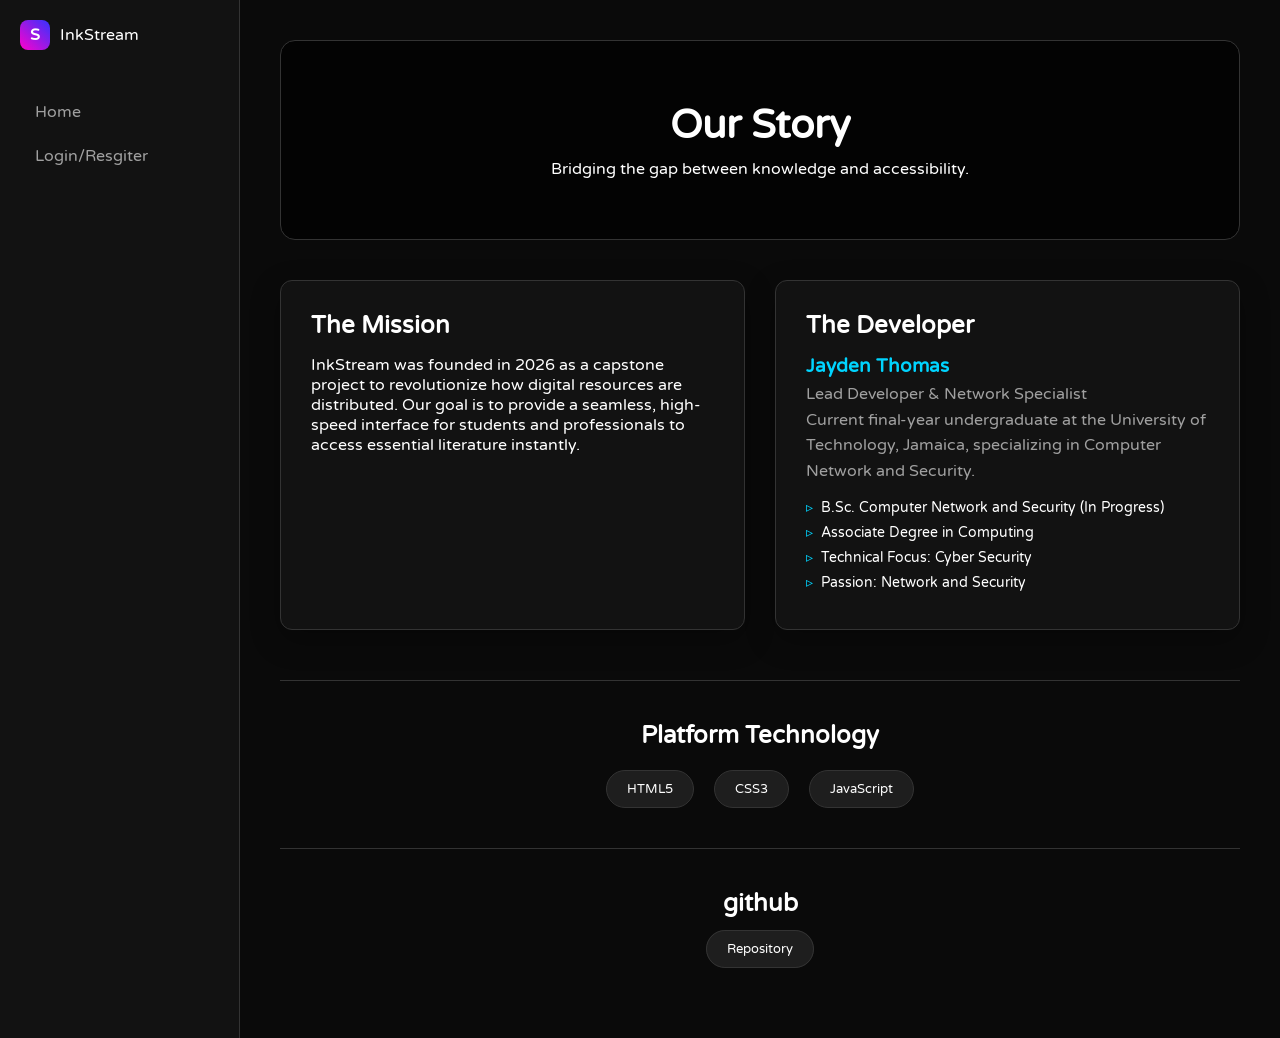
==== 2210171_Jayden_Thomas/Codes/aboutus.html @ f6383609 "Add files via upload" ====
<!DOCTYPE html>
<html lang="en">
<head>
    <meta charset="UTF-8">
    <meta name="viewport" content="width=device-width, initial-scale=1.0">
    <link rel="preconnect" href="https://fonts.googleapis.com">
    <link rel="preconnect" href="https://fonts.gstatic.com" crossorigin>
    <link href="https://fonts.googleapis.com/css2?family=Audiowide&family=Varela+Round&display=swap" rel="stylesheet">
    <title>InkStream - About Our Mission</title>
    <link rel="stylesheet" href="../CSS/aboutus.css">
</head>
<body>
    <nav class="sidebar">
        <div class="logo-container">
            <span class="logo-icon">S</span>
            <span class="logo-text">InkStream</span>
        </div>
        <ul class="nav-links">
            <li><a href="products.html">Home</a></li>
            <li><a href="index.html">Login/Resgiter</a></li>
        </ul>
    </nav>

    <main class="main-content">
        <header class="about-header">
            <h1>Our Story</h1>
            <p>Bridging the gap between knowledge and accessibility.</p>
        </header>

        <section class="about-grid">
            <div class="mission-card">
                <h2>The Mission</h2>
                <p>InkStream was founded in 2026 as a capstone project to revolutionize how digital resources are distributed. Our goal is to provide a seamless, high-speed interface for students and professionals to access essential literature instantly.</p>
            </div>

            <div class="developer-card">
                <div class="dev-info">
                    <h2>The Developer</h2>
                    <h3>Jayden Thomas</h3>
                    <p>Lead Developer & Network Specialist</p>
                    <p>Current final-year undergraduate at the University of Technology, Jamaica, specializing in Computer Network and Security.</p>
                    <ul class="credentials">
                        <li>B.Sc. Computer Network and Security (In Progress)</li>
                        <li>Associate Degree in Computing</li>
                        <li>Technical Focus: Cyber Security</li>
                        <li>Passion: Network and Security</li>
                    </ul>
                </div>
            </div>
        </section>

        <section class="tech-stack">
            <h2>Platform Technology</h2>
            <div class="stack-icons">
                <span>HTML5</span>
                <span>CSS3</span>
                <span>JavaScript</span>
            </div>
        </section>
        <section class="tech-stack">
            <h2>github</h2>
            <div class="stack-icons">
              <a href="https://github.com/JaydenThomas-007/IA2-Inventory-Management-System."><span>Repository</span></a>
            </div>
        </section>
    </main>
</body>
</html>
---- 2210171_Jayden_Thomas/CSS/aboutus.css ----
/* Global Variables */
:root {
    --bg-dark: #0a0a0a;
    --sidebar-bg: #121212;
    --accent-color: #ffffff;
    --text-main: #ffffff;
    --text-muted: #a0a0a0;
    --input-bg: #1e1e1e;
    --border-color: #333333;
    --blue-accent: #00d4ff; /* Professional accent for credentials */
}

* {
    margin: 0;
    padding: 0;
    box-sizing: border-box;
}

body {
  
    font-family: "Varela Round", sans-serif;
    font-weight: 400;
    font-style: normal;
    background-color: var(--bg-dark);
    color: var(--text-main);
    display: flex; /* Flexbox layout */
    min-height: 100vh;
}

/* Sidebar Styling */
.sidebar {
    width: 240px;
    background-color: var(--sidebar-bg);
    border-right: 1px solid var(--border-color);
    padding: 20px;
    flex-shrink: 0;
}

.logo-container {
    display: flex;
    align-items: center;
    gap: 10px;
    margin-bottom: 40px;
}

.logo-icon {
    background: linear-gradient(45deg, #ff00cc, #3333ff);
    padding: 5px 10px;
    border-radius: 8px;
    font-weight: bold;
    color: white;
}

.nav-links {
    list-style: none;
}

.nav-links li a {
    text-decoration: none;
    color: var(--text-muted);
    display: block;
    padding: 12px 15px;
    border-radius: 5px;
    transition: 0.3s;
}

.nav-links li a.active, .nav-links li a:hover {
    background-color: rgba(255, 255, 255, 0.1);
    color: var(--text-main);
}

/* Main Content Layout */
.main-content {
    flex-grow: 1;
    padding: 40px;
    overflow-y: auto;
}

/* About Us Specific Sections */
.about-header {
    text-align: center;
    padding: 60px 20px;
    /* Use a high-quality dark gradient overlay */
    background: linear-gradient(rgba(0,0,0,0.7), rgba(0,0,0,0.7)), 
                url('https://images.unsplash.com/photo-1550751827-4bd374c3f58b?auto=format&fit=crop&q=80&w=1200');
    background-size: cover;
    background-position: center;
    border-radius: 15px;
    margin-bottom: 40px;
    border: 1px solid var(--border-color);
}

.about-header h1 {
    font-size: 2.5rem;
    margin-bottom: 10px;
}

.about-grid {
    display: grid;
    grid-template-columns: 1fr 1fr;
    gap: 30px;
    margin-bottom: 50px;
}

/* Layout logically adapts */
.mission-card, .developer-card {
    background: var(--sidebar-bg);
    padding: 30px;
    border-radius: 12px;
    border: 1px solid var(--border-color);
    box-shadow: 0 10px 30px rgba(0,0,0,0.3);
}

.mission-card h2, .developer-card h2 {
    margin-bottom: 15px;
    color: var(--accent-color);
}

.developer-card h3 {
    color: var(--blue-accent);
    margin-bottom: 5px;
}

.developer-card p {
    color: var(--text-muted);
    line-height: 1.6;
}

.credentials {
    margin-top: 15px;
    list-style: none;
    color: var(--blue-accent);
    font-size: 0.9rem;
}

.credentials li {
    margin-bottom: 8px;
    padding-left: 15px;
    position: relative;
    color: var(--text-main);
}

.credentials li::before {
    content: "▹";
    position: absolute;
    left: 0;
    color: var(--blue-accent);
}

/* Tech Stack Section */
.tech-stack {
    text-align: center;
    padding: 40px;
    border-top: 1px solid var(--border-color);
}

.stack-icons {
    display: flex;
    justify-content: center;
    flex-wrap: wrap;
    gap: 20px;
    margin-top: 20px;
}

.stack-icons span {
    background: var(--input-bg);
    padding: 10px 20px;
    border-radius: 20px;
    font-size: 0.8rem;
    border: 1px solid var(--border-color);
    color: white;
    transition: 0.3s;
    text-decoration: none;
}

.stack-icons span:hover {
    border-color: var(--blue-accent);
    color: var(--text-main);
}

a {
    text-decoration: none; /* This removes the underline */
}

/* Mobile Design */
@media (max-width: 600px) {
    body {
        flex-direction: column;
    }
    .sidebar {
        width: 100%;
        border-right: none;
        border-bottom: 1px solid var(--border-color);
    }
    .about-grid {
        grid-template-columns: 1fr;
    }
    .main-content {
        padding: 20px;
    }
}
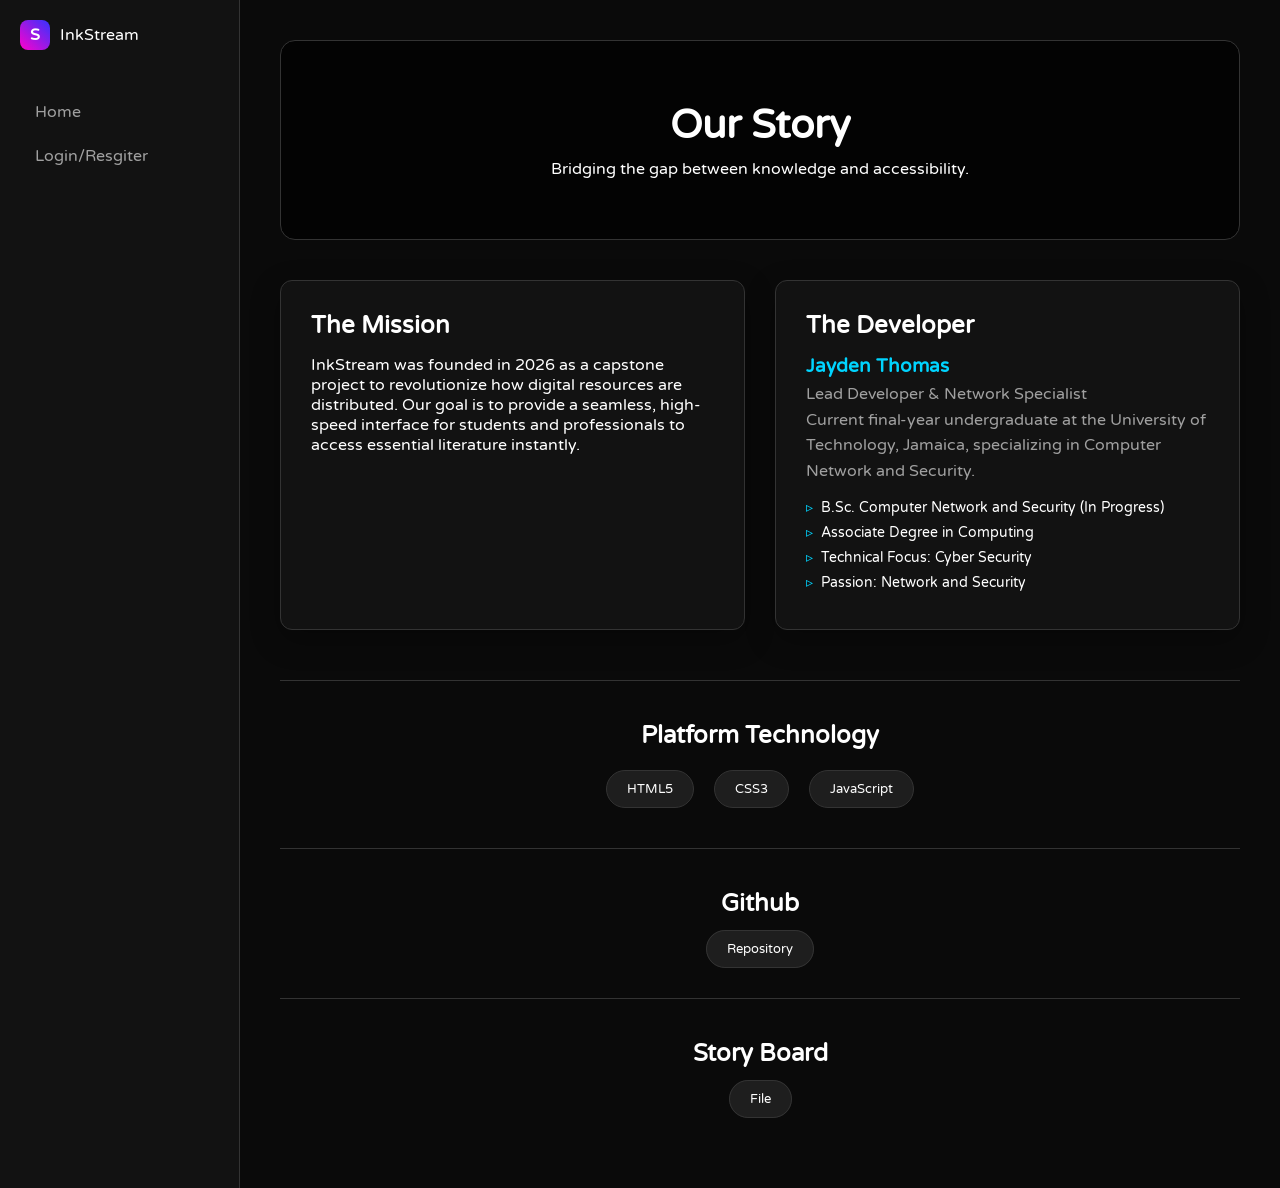
==== commit 54adfea5: "Add files via upload" ====
--- a/2210171_Jayden_Thomas/Codes/aboutus.html
+++ b/2210171_Jayden_Thomas/Codes/aboutus.html
@@ -58,9 +58,15 @@
             </div>
         </section>
         <section class="tech-stack">
-            <h2>github</h2>
+            <h2>Github</h2>
             <div class="stack-icons">
               <a href="https://github.com/JaydenThomas-007/IA2-Inventory-Management-System."><span>Repository</span></a>
+            </div>
+        </section>
+        <section class="tech-stack">
+            <h2>Story Board</h2>
+            <div class="stack-icons">
+              <a href="../Assessts/Storyboard/Storyboard_2210171.pdf"><span>File</span></a>
             </div>
         </section>
     </main>
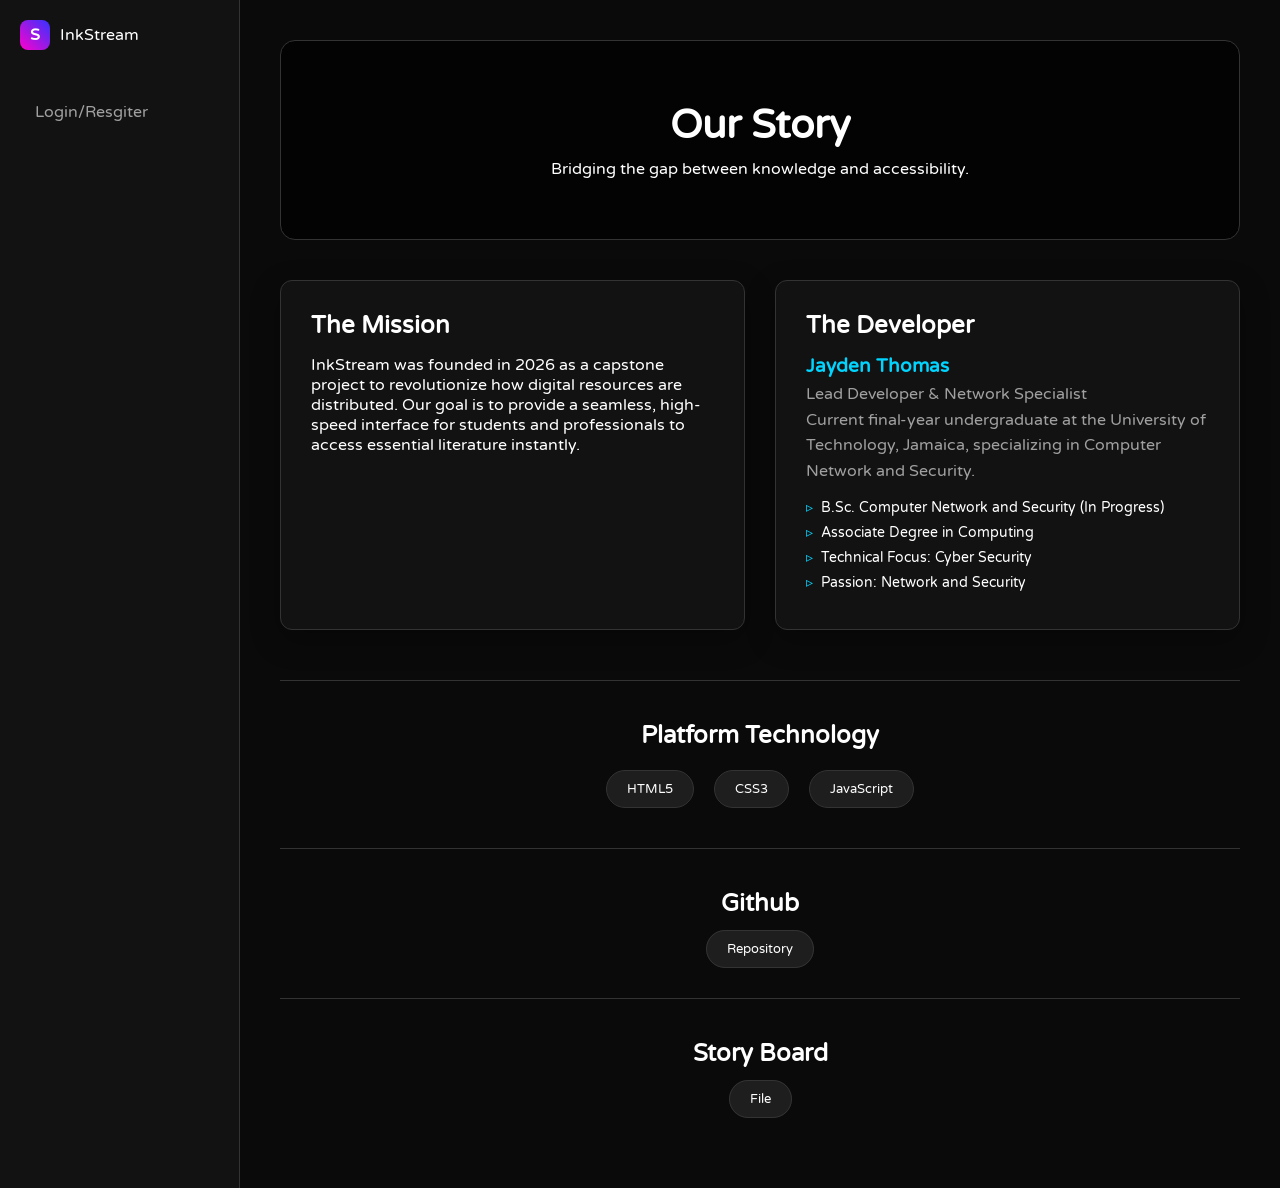
==== commit 533303a9: "Update aboutus.html" ====
--- a/2210171_Jayden_Thomas/Codes/aboutus.html
+++ b/2210171_Jayden_Thomas/Codes/aboutus.html
@@ -16,7 +16,6 @@
             <span class="logo-text">InkStream</span>
         </div>
         <ul class="nav-links">
-            <li><a href="products.html">Home</a></li>
             <li><a href="index.html">Login/Resgiter</a></li>
         </ul>
     </nav>
@@ -71,4 +70,4 @@
         </section>
     </main>
 </body>
-</html>+</html>
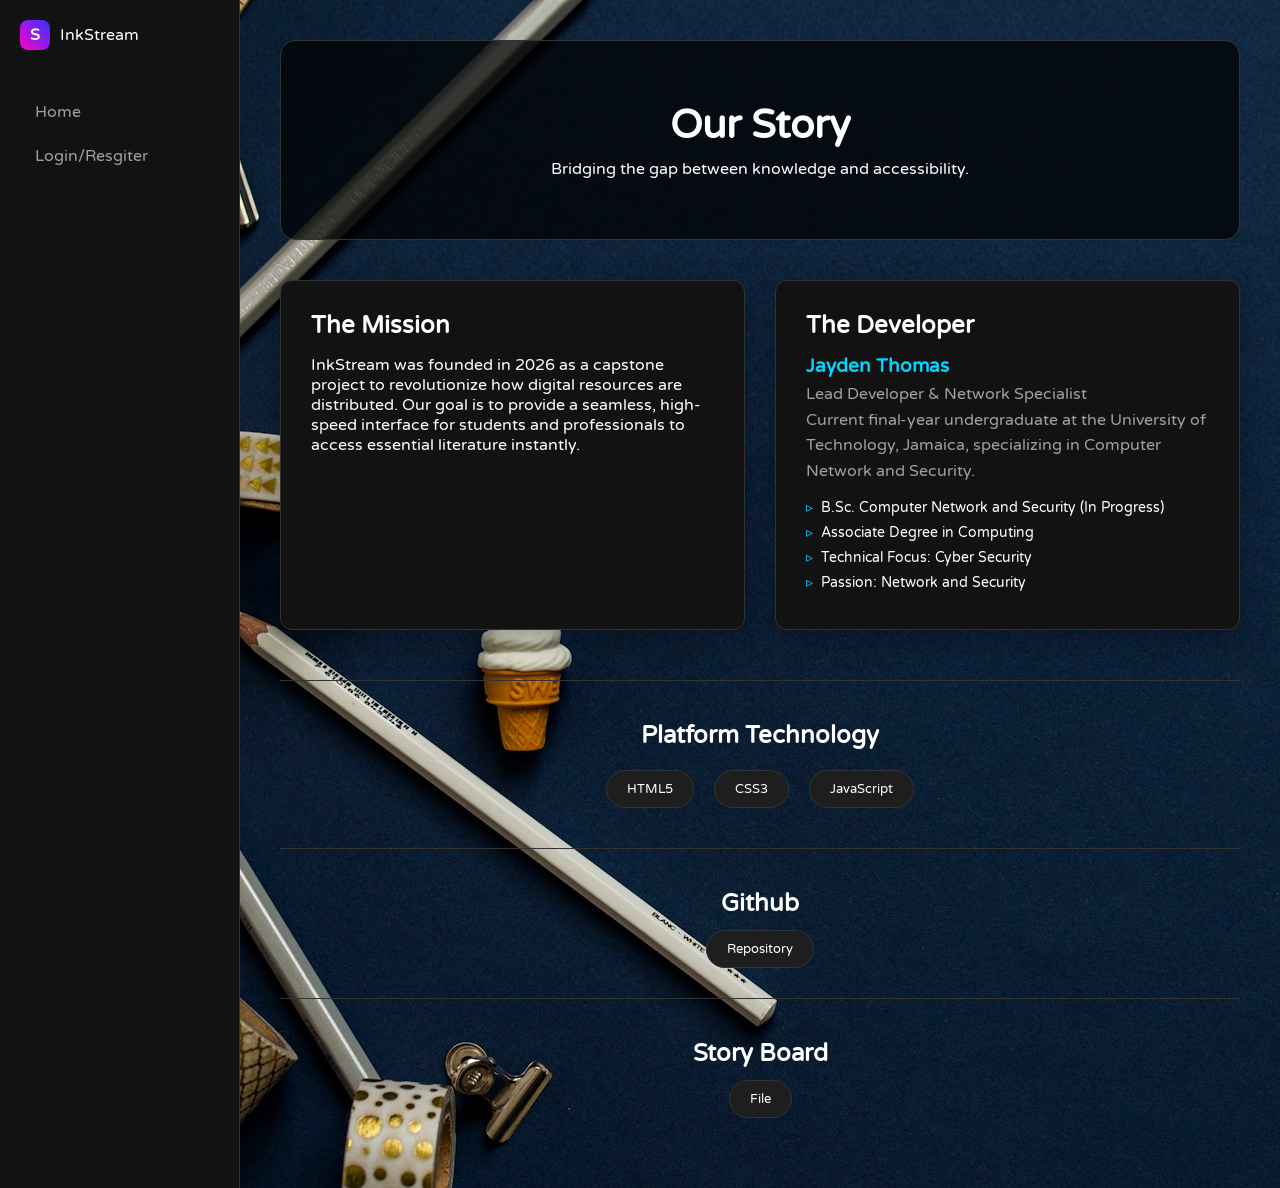
==== commit 88eea311: "Add files via upload" ====
--- a/2210171_Jayden_Thomas/Codes/aboutus.html
+++ b/2210171_Jayden_Thomas/Codes/aboutus.html
@@ -16,6 +16,7 @@
             <span class="logo-text">InkStream</span>
         </div>
         <ul class="nav-links">
+            <li><a href="products.html">Home</a></li>
             <li><a href="index.html">Login/Resgiter</a></li>
         </ul>
     </nav>
@@ -70,4 +71,4 @@
         </section>
     </main>
 </body>
-</html>
+</html>
--- a/2210171_Jayden_Thomas/CSS/aboutus.css
+++ b/2210171_Jayden_Thomas/CSS/aboutus.css
@@ -17,7 +17,8 @@
 }
 
 body {
-  
+    background-image: url("../Assessts/Background/img3.jpg");
+    background-repeat: no-repeat;
     font-family: "Varela Round", sans-serif;
     font-weight: 400;
     font-style: normal;
